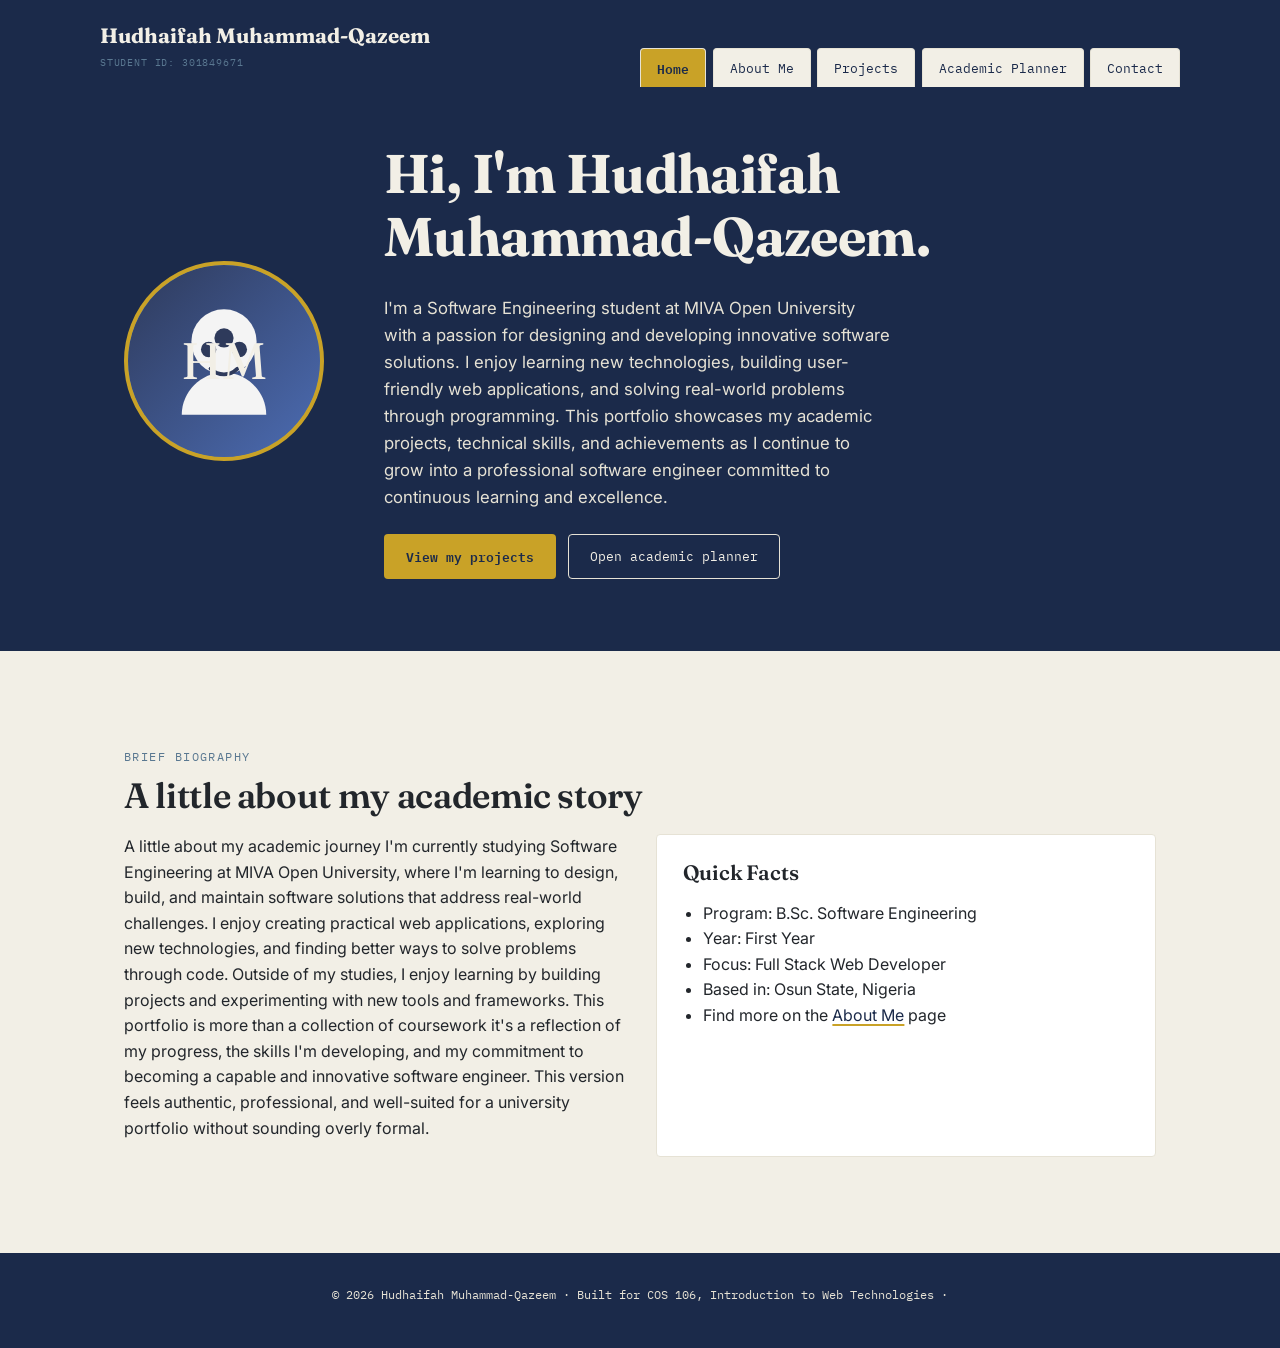
==== index.html @ 7053b7fa "Initial commit: Add student portfolio files" ====
<!DOCTYPE html>
<html lang="en">
<head>
<meta charset="UTF-8">
<meta name="viewport" content="width=device-width, initial-scale=1.0">
<title>Homepage</title>
<meta name="description" content="Student portfolio and academic management site for Alex Carter, Computer Science student.">
<link rel="stylesheet" href="./style.css">
</head>
<body>

<header class="site-header">
  <div class="header-inner">
    <a href="index.html" class="brand">Hudhaifah Muhammad-Qazeem
      <span class="id-line">STUDENT ID: 301849671</span>
    </a>
    <button class="nav-toggle" id="navToggle" aria-expanded="false" aria-controls="mainNav">Menu ☰</button>
    <ul class="folder-nav" id="mainNav">
      <li><a href="index.html" aria-current="page">Home</a></li>
      <li><a href="about.html">About Me</a></li>
      <li><a href="project.html">Projects</a></li>
      <li><a href="planner.html">Academic Planner</a></li>
      <li><a href="contact.html">Contact</a></li>
    </ul>
  </div>
</header>

<main>
  <!-- ============ HERO / OPEN STUDENT FILE ============ -->
  <section class="hero">
    <div class="hero-inner">
      <div class="photo-frame" aria-hidden="false" tabindex="0" role="button" aria-label="Upload student photo">
        <img class="student-photo" src="./images/student.svg" alt="Portrait of Hudhaifah Muhammad-Qazeem">
        <span class="initials">HM</span>
        <input type="file" id="photo-upload" accept="image/png,image/jpeg" hidden>
        <span class="upload-hint">Click to upload photo</span>
      </div>
      <div class="hero-text">
        <h1>Hi, I'm Hudhaifah Muhammad-Qazeem.</h1>
        <p class="welcome">I'm a Software Engineering student at MIVA Open University with a passion for designing and developing innovative software solutions. I enjoy learning new technologies, building user-friendly web applications, and solving real-world problems through programming. This portfolio showcases my academic projects, technical skills, and achievements as I continue to grow into a professional software engineer committed to continuous learning and excellence.</p>
        <div class="btn-row">
          <a href="project.html" class="btn btn-primary">View my projects</a>
          <a href="planner.html" class="btn btn-ghost">Open academic planner</a>
        </div>
      </div>
    </div>
  </section>

  <div class="modal-overlay" id="upload-modal" aria-hidden="true">
    <div class="modal" role="dialog" aria-modal="true" aria-labelledby="modal-title">
      <h2 id="modal-title">Upload error</h2>
      <p id="modal-message">File not accepted. Please upload PNG or JPEG only.</p>
      <button type="button" id="modal-close" class="btn btn-primary">OK</button>
    </div>
  </div>

  <div class="wrap">
    <!-- ============ BRIEF BIOGRAPHY ============ -->
    <section class="section" id="bio">
      <span class="eyebrow">Brief Biography</span>
      <h2>A little about my academic story</h2>
      <div class="grid-2">
        <div>
          <p>A little about my academic journey

I'm currently studying Software Engineering at MIVA Open University, where I'm learning to design, build, and maintain software solutions that address real-world challenges. I enjoy creating practical web applications, exploring new technologies, and finding better ways to solve problems through code.

Outside of my studies, I enjoy learning by building projects and experimenting with new tools and frameworks. This portfolio is more than a collection of coursework it's a reflection of my progress, the skills I'm developing, and my commitment to becoming a capable and innovative software engineer.

This version feels authentic, professional, and well-suited for a university portfolio without sounding overly formal.</p>
        </div>
        <div class="card">
          <h3>Quick Facts</h3>
          <ul>
            <li>Program: B.Sc. Software Engineering</li>
            <li>Year: First Year</li>
            <li>Focus: Full Stack Web Developer</li>
            <li>Based in: Osun State, Nigeria</li>
            <li>Find more on the <a href="about.html">About Me</a> page</li>
          </ul>
        </div>
      </div>
    </section>
  </div>
</main>

<footer class="site-footer">
  <p>&copy; 2026 Hudhaifah Muhammad-Qazeem · Built for COS 106, Introduction to Web Technologies · </a></p>
</footer>

<script src="./script.js"></script>
</body>
</html>
---- style.css ----
@import url('https://fonts.googleapis.com/css2?family=Fraunces:opsz,wght@9..144,400;9..144,600;9..144,700&family=Inter:wght@400;500;600&family=IBM+Plex+Mono:wght@400;500&display=swap');

:root {
  --ink: #1B2A4A;
  --ink-light: #24365c;
  --paper: #F2EFE6;
  --paper-dim: #e6e2d5;
  --gold: #C9A227;
  --slate: #5A7891;
  --pen-red: #A63D40;
  --charcoal: #22262B;
  --radius: 4px;
  --max-width: 1080px;
}

* { box-sizing: border-box; }

html {
  scroll-behavior: smooth;
}

body {
  margin: 0;
  font-family: 'Inter', sans-serif;
  color: var(--charcoal);
  background: var(--paper);
  line-height: 1.6;
}

h1, h2, h3, h4 {
  font-family: 'Fraunces', serif;
  margin: 0 0 0.5em 0;
  line-height: 1.15;
  letter-spacing: -0.01em;
}

h1 { font-size: clamp(2.2rem, 5vw, 3.4rem); font-weight: 700; }
h2 { font-size: clamp(1.6rem, 3vw, 2.2rem); font-weight: 600; }
h3 { font-size: 1.3rem; font-weight: 600; }

p { margin: 0 0 1em 0; }

a {
  color: var(--ink);
  text-decoration-color: var(--gold);
  text-decoration-thickness: 2px;
  text-underline-offset: 3px;
}

a:hover { color: var(--gold); }

.mono {
  font-family: 'IBM Plex Mono', monospace;
  letter-spacing: 0.02em;
}

img { max-width: 100%; display: block; }

ul, ol { padding-left: 1.3em; }

/* Visible keyboard focus everywhere */
a:focus-visible,
button:focus-visible,
input:focus-visible,
textarea:focus-visible {
  outline: 3px solid var(--gold);
  outline-offset: 2px;
}

/* ---------------------------------------------------------
   HEADER + FOLDER-TAB NAVIGATION
   The nav reads like tabs sticking up from a folder edge —
   ties the whole site to the "student file" concept.
   --------------------------------------------------------- */
.site-header {
  background: var(--ink);
  padding: 1.2rem 1.5rem 0 1.5rem;
}

.header-inner {
  max-width: var(--max-width);
  margin: 0 auto;
  display: flex;
  justify-content: space-between;
  align-items: flex-end;
  flex-wrap: wrap;
  gap: 1rem;
}

.brand {
  color: var(--paper);
  font-family: 'Fraunces', serif;
  font-size: 1.3rem;
  font-weight: 700;
  padding-bottom: 1rem;
  text-decoration: none;
}
.brand:hover { color: var(--gold); }
.brand .id-line {
  display: block;
  font-family: 'IBM Plex Mono', monospace;
  font-size: 0.65rem;
  color: var(--slate);
  font-weight: 400;
  letter-spacing: 0.08em;
  margin-top: 2px;
}

.folder-nav {
  display: flex;
  gap: 0.4rem;
  list-style: none;
  margin: 0;
  padding: 0;
  flex-wrap: wrap;
}

.folder-nav a {
  display: inline-block;
  background: var(--paper);
  color: var(--ink);
  text-decoration: none;
  font-family: 'IBM Plex Mono', monospace;
  font-size: 0.8rem;
  padding: 0.6rem 1rem;
  border-radius: var(--radius) var(--radius) 0 0;
  position: relative;
  top: 2px;
  border: 1px solid var(--paper-dim);
  border-bottom: none;
  transition: background 0.15s ease, color 0.15s ease, top 0.15s ease;
}

.folder-nav a:hover {
  background: var(--gold);
  color: var(--ink);
  top: 0;
}

.folder-nav a[aria-current="page"] {
  background: var(--gold);
  font-weight: 600;
}

.nav-toggle {
  display: none;
  background: none;
  border: 1px solid var(--paper);
  color: var(--paper);
  font-family: 'IBM Plex Mono', monospace;
  padding: 0.5rem 0.8rem;
  margin-bottom: 1rem;
  border-radius: var(--radius);
  cursor: pointer;
}

@media (max-width: 640px) {
  .nav-toggle { display: inline-block; }
  .folder-nav {
    display: none;
    width: 100%;
    flex-direction: column;
    gap: 0;
  }
  .folder-nav.open { display: flex; }
  .folder-nav a {
    border-radius: 0;
    top: 0;
  }
}

/* ---------------------------------------------------------
   LAYOUT HELPERS
   --------------------------------------------------------- */
main { display: block; }

.wrap {
  max-width: var(--max-width);
  margin: 0 auto;
  padding: 3rem 1.5rem;
}

.section {
  padding: 3rem 0;
  border-bottom: 1px solid var(--paper-dim);
}
.section:last-child { border-bottom: none; }

.eyebrow {
  font-family: 'IBM Plex Mono', monospace;
  font-size: 0.75rem;
  text-transform: uppercase;
  letter-spacing: 0.12em;
  color: var(--slate);
  margin-bottom: 0.6rem;
  display: block;
}

.grid-2 {
  display: grid;
  grid-template-columns: 1fr 1fr;
  gap: 2rem;
}
@media (max-width: 720px) {
  .grid-2 { grid-template-columns: 1fr; }
}

.card {
  background: #fff;
  border: 1px solid var(--paper-dim);
  border-radius: var(--radius);
  padding: 1.6rem;
}

/* ---------------------------------------------------------
   HERO (Homepage) — the open student file
   --------------------------------------------------------- */
.hero {
  background: var(--ink);
  color: var(--paper);
  position: relative;
  overflow: hidden;
}

.hero-inner {
  max-width: var(--max-width);
  margin: 0 auto;
  padding: 3.5rem 1.5rem 4.5rem 1.5rem;
  display: grid;
  grid-template-columns: 220px 1fr;
  gap: 2.5rem;
  align-items: center;
  position: relative;
}
@media (max-width: 720px) {
  .hero-inner { grid-template-columns: 1fr; text-align: center; }
  .photo-frame { margin: 0 auto; }
}

.photo-frame {
  width: 200px;
  height: 200px;
  border-radius: 50%;
  border: 4px solid var(--gold);
  background: var(--slate);
  display: flex;
  align-items: center;
  justify-content: center;
  font-family: 'Fraunces', serif;
  font-size: 3.2rem;
  color: var(--paper);
  position: relative;
  overflow: hidden;
}

.photo-frame img.student-photo {
  position: absolute;
  inset: 0;
  width: 100%;
  height: 100%;
  object-fit: cover;
  display: block;
}

.photo-frame img.student-photo + * {
  position: relative;
  z-index: 1;
}

.photo-frame {
  cursor: pointer;
}

.photo-frame .initials {
  position: relative;
  z-index: 1;
  transition: opacity 0.25s ease;
}

.photo-frame.has-photo .initials {
  opacity: 0;
}

.photo-frame .upload-hint {
  position: absolute;
  bottom: 0.9rem;
  left: 50%;
  transform: translateX(-50%);
  background: rgba(0, 0, 0, 0.6);
  color: #fff;
  font-size: 0.75rem;
  padding: 0.35rem 0.75rem;
  border-radius: 999px;
  opacity: 0;
  pointer-events: none;
}

.photo-frame:hover .upload-hint,
.photo-frame:focus-visible .upload-hint {
  opacity: 1;
}

.modal-overlay {
  position: fixed;
  inset: 0;
  background: rgba(0, 0, 0, 0.45);
  display: none;
  align-items: center;
  justify-content: center;
  z-index: 999;
}

.modal-overlay.show {
  display: flex;
}

.modal {
  background: #fff;
  padding: 1.6rem;
  border-radius: var(--radius);
  width: min(90%, 360px);
  box-shadow: 0 24px 48px rgba(0, 0, 0, 0.24);
  text-align: center;
}

.modal h2 {
  margin: 0 0 0.8rem;
  font-size: 1.1rem;
}

.modal p {
  margin: 0 0 1.2rem;
  color: var(--slate);
  font-size: 0.95rem;
}

/* Signature element: the rotated enrollment stamp */
.stamp {
  position: absolute;
  top: -0.6rem;
  right: -0.6rem;
  background: transparent;
  border: 3px solid var(--gold);
  color: var(--gold);
  border-radius: 50%;
  width: 92px;
  height: 92px;
  display: flex;
  align-items: center;
  justify-content: center;
  text-align: center;
  font-family: 'IBM Plex Mono', monospace;
  font-size: 0.62rem;
  font-weight: 500;
  letter-spacing: 0.06em;
  text-transform: uppercase;
  transform: rotate(-14deg);
  line-height: 1.3;
}
@media (max-width: 720px) {
  .stamp { top: -0.5rem; right: calc(50% - 130px); }
}

.hero-text .eyebrow { color: var(--gold); }
.hero-text h1 { color: var(--paper); }
.hero-text .welcome { color: var(--paper-dim); font-size: 1.05rem; max-width: 46ch; }

.btn-row { display: flex; gap: 0.8rem; margin-top: 1.5rem; flex-wrap: wrap; }

.btn {
  font-family: 'IBM Plex Mono', monospace;
  font-size: 0.8rem;
  padding: 0.7rem 1.3rem;
  border-radius: var(--radius);
  text-decoration: none;
  display: inline-block;
  border: 1px solid transparent;
  cursor: pointer;
}
.btn-primary { background: var(--gold); color: var(--ink); font-weight: 600; }
.btn-primary:hover { background: #ddb845; color: var(--ink); }
.btn-ghost { border-color: var(--paper-dim); color: var(--paper); }
.btn-ghost:hover { border-color: var(--gold); color: var(--gold); }

/* ---------------------------------------------------------
   TABLES
   --------------------------------------------------------- */
table {
  width: 100%;
  border-collapse: collapse;
  margin: 1rem 0 1.5rem 0;
  font-size: 0.95rem;
}
caption {
  text-align: left;
  font-family: 'IBM Plex Mono', monospace;
  font-size: 0.75rem;
  color: var(--slate);
  margin-bottom: 0.5rem;
  text-transform: uppercase;
  letter-spacing: 0.08em;
}
th, td {
  text-align: left;
  padding: 0.7rem 0.8rem;
  border-bottom: 1px solid var(--paper-dim);
}
th {
  font-family: 'IBM Plex Mono', monospace;
  font-size: 0.7rem;
  text-transform: uppercase;
  letter-spacing: 0.06em;
  color: var(--slate);
  border-bottom: 2px solid var(--ink);
}

/* ---------------------------------------------------------
   PROJECT CARDS
   --------------------------------------------------------- */
.project-grid {
  display: grid;
  grid-template-columns: repeat(auto-fit, minmax(280px, 1fr));
  gap: 1.6rem;
}

.project-card {
  background: #fff;
  border: 1px solid var(--paper-dim);
  border-radius: var(--radius);
  overflow: hidden;
  display: flex;
  flex-direction: column;
}

.project-thumb {
  aspect-ratio: 16/10;
  background: lightblue;
}

.project-body { padding: 1.4rem; flex: 1; display: flex; flex-direction: column; }

.tag-list { list-style: none; padding: 0; display: flex; gap: 0.4rem; flex-wrap: wrap; margin: 0.8rem 0; }
.tag-list li {
  font-family: 'IBM Plex Mono', monospace;
  font-size: 0.68rem;
  background: var(--paper);
  border: 1px solid var(--paper-dim);
  padding: 0.25rem 0.55rem;
  border-radius: 999px;
  color: var(--slate);
}

.project-links { margin-top: auto; padding-top: 0.8rem; display: flex; gap: 1rem; }

/* ---------------------------------------------------------
   ACADEMIC PLANNER
   --------------------------------------------------------- */
.planner-form {
  display: flex;
  gap: 0.6rem;
  flex-wrap: wrap;
  margin-bottom: 0.5rem;
}
.planner-form input[type="text"],
.planner-form select,
.planner-form input[type="date"] {
  font-family: 'Inter', sans-serif;
  padding: 0.65rem 0.8rem;
  border: 1px solid var(--paper-dim);
  border-radius: var(--radius);
  font-size: 0.95rem;
  flex: 1;
  min-width: 140px;
  background: #fff;
}

.planner-form input.invalid,
.planner-form select.invalid {
  border-color: var(--pen-red);
}

.planner-error {
  color: var(--pen-red);
  font-family: 'IBM Plex Mono', monospace;
  font-size: 0.8rem;
  min-height: 1.2em;
  margin-bottom: 1rem;
}

.planner-stats {
  display: flex;
  gap: 1.5rem;
  font-family: 'IBM Plex Mono', monospace;
  font-size: 0.8rem;
  color: var(--slate);
  margin-bottom: 1.2rem;
  flex-wrap: wrap;
}
.planner-stats strong { color: var(--ink); font-size: 1.1rem; display: block; font-family: 'Fraunces', serif; }

.planner-progress {
  margin-bottom: 1.2rem;
}
.planner-progress__top {
  display: flex;
  justify-content: space-between;
  gap: 1rem;
  align-items: center;
  font-family: 'IBM Plex Mono', monospace;
  font-size: 0.78rem;
  color: var(--slate);
  margin-bottom: 0.5rem;
}
.planner-progress__top strong {
  font-family: 'Fraunces', serif;
  color: var(--ink);
  font-size: 1.1rem;
  display: block;
}
.planner-progress__bar {
  height: 0.8rem;
  width: 100%;
  border-radius: 999px;
  background: var(--paper-dim);
  overflow: hidden;
}
.planner-progress__fill {
  width: 0%;
  height: 100%;
  background: var(--gold);
  transition: width 0.2s ease;
}

#task-list {
  list-style: none;
  padding: 0;
  margin: 0;
}

.task-item {
  display: flex;
  align-items: center;
  gap: 0.9rem;
  padding: 0.9rem 0.2rem;
  border-bottom: 1px solid var(--paper-dim);
}

.task-item.completed .task-title { text-decoration: line-through; color: var(--slate); }
.task-item.completed .task-check { background: var(--gold); border-color: var(--gold); }

.task-check {
  width: 22px;
  height: 22px;
  border: 2px solid var(--slate);
  border-radius: 50%;
  flex-shrink: 0;
  cursor: pointer;
  display: flex;
  align-items: center;
  justify-content: center;
  background: #fff;
  color: var(--ink);
  font-size: 0.8rem;
}

.task-info { flex: 1; min-width: 0; }
.task-title { font-weight: 500; }
.task-meta { font-family: 'IBM Plex Mono', monospace; font-size: 0.7rem; color: var(--slate); }

.task-actions {
  display: flex;
  gap: 0.5rem;
  align-items: center;
}

.task-edit,
.task-delete {
  background: none;
  border: 1px solid var(--paper-dim);
  color: var(--ink);
  font-family: 'IBM Plex Mono', monospace;
  font-size: 0.7rem;
  padding: 0.4rem 0.7rem;
  border-radius: var(--radius);
  cursor: pointer;
}

.task-edit:hover,
.task-delete:hover {
  border-color: var(--ink);
  background: var(--ink);
  color: #fff;
}

.task-delete {
  background: none;
  border: 1px solid var(--paper-dim);
  color: var(--pen-red);
  font-family: 'IBM Plex Mono', monospace;
  font-size: 0.7rem;
  padding: 0.4rem 0.7rem;
  border-radius: var(--radius);
  cursor: pointer;
}
.task-delete:hover { background: var(--pen-red); color: #fff; border-color: var(--pen-red); }

.empty-state {
  font-family: 'IBM Plex Mono', monospace;
  font-size: 0.85rem;
  color: var(--slate);
  padding: 1.5rem 0;
  border: 1px dashed var(--paper-dim);
  text-align: center;
  border-radius: var(--radius);
}

/* ---------------------------------------------------------
   CONTACT FORM
   --------------------------------------------------------- */
.contact-form {
  display: flex;
  flex-direction: column;
  gap: 1.1rem;
  max-width: 520px;
}
.field label {
  display: block;
  font-family: 'IBM Plex Mono', monospace;
  font-size: 0.75rem;
  text-transform: uppercase;
  letter-spacing: 0.06em;
  color: var(--slate);
  margin-bottom: 0.35rem;
}
.field input, .field textarea {
  width: 100%;
  font-family: 'Inter', sans-serif;
  font-size: 0.95rem;
  padding: 0.7rem 0.85rem;
  border: 1px solid var(--paper-dim);
  border-radius: var(--radius);
  background: #fff;
}
.field textarea { resize: vertical; min-height: 110px; }
.field-error {
  color: var(--pen-red);
  font-size: 0.78rem;
  font-family: 'IBM Plex Mono', monospace;
  min-height: 1.1em;
  margin-top: 0.3rem;
}
.field input.invalid, .field textarea.invalid { border-color: var(--pen-red); }

.form-status {
  font-family: 'IBM Plex Mono', monospace;
  font-size: 0.85rem;
  padding: 0.8rem 1rem;
  border-radius: var(--radius);
  display: none;
}
.form-status.show { display: block; }
.form-status.success { background: #eaf2e6; color: #3f6b2e; border: 1px solid #c3dcb6; }
.form-status.error { background: #f7e6e6; color: var(--pen-red); border: 1px solid #e3b8b8; }

/* ---------------------------------------------------------
   FOOTER
   --------------------------------------------------------- */
.site-footer {
  background: var(--ink);
  color: var(--paper-dim);
  padding: 2rem 1.5rem;
  text-align: center;
  font-family: 'IBM Plex Mono', monospace;
  font-size: 0.75rem;
}
.site-footer a { color: var(--gold); }

/* Reduced motion */
@media (prefers-reduced-motion: reduce) {
  html { scroll-behavior: auto; }
  * { transition: none !important; animation: none !important; }
}
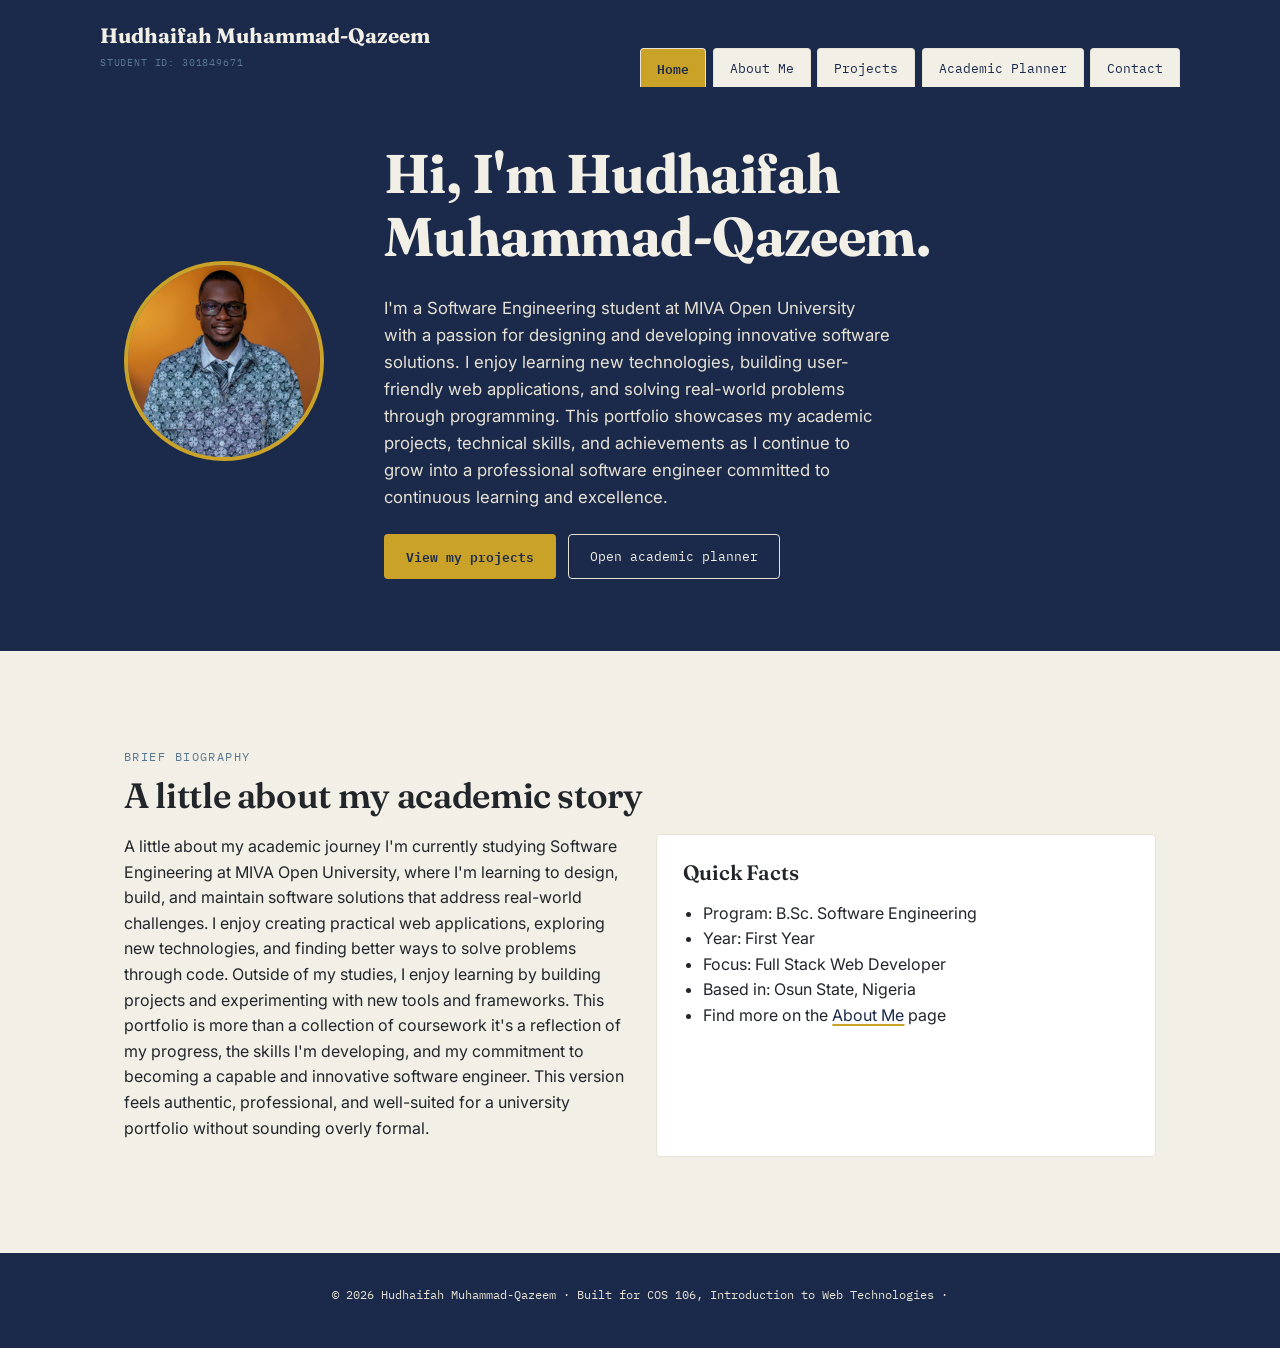
==== commit 114588a2: "Update: Replace with latest student portfolio changes" ====
--- a/index.html
+++ b/index.html
@@ -29,11 +29,8 @@
   <!-- ============ HERO / OPEN STUDENT FILE ============ -->
   <section class="hero">
     <div class="hero-inner">
-      <div class="photo-frame" aria-hidden="false" tabindex="0" role="button" aria-label="Upload student photo">
-        <img class="student-photo" src="./images/student.svg" alt="Portrait of Hudhaifah Muhammad-Qazeem">
-        <span class="initials">HM</span>
-        <input type="file" id="photo-upload" accept="image/png,image/jpeg" hidden>
-        <span class="upload-hint">Click to upload photo</span>
+      <div class="photo-frame" aria-hidden="false">
+        <img class="student-photo" src="./images/photo_2026-07-12_19-02-06.jpg" alt="">
       </div>
       <div class="hero-text">
         <h1>Hi, I'm Hudhaifah Muhammad-Qazeem.</h1>
@@ -46,13 +43,7 @@
     </div>
   </section>
 
-  <div class="modal-overlay" id="upload-modal" aria-hidden="true">
-    <div class="modal" role="dialog" aria-modal="true" aria-labelledby="modal-title">
-      <h2 id="modal-title">Upload error</h2>
-      <p id="modal-message">File not accepted. Please upload PNG or JPEG only.</p>
-      <button type="button" id="modal-close" class="btn btn-primary">OK</button>
-    </div>
-  </div>
+  <!-- Upload modal removed: photos are now served as static files in /images/ -->
 
   <div class="wrap">
     <!-- ============ BRIEF BIOGRAPHY ============ -->
